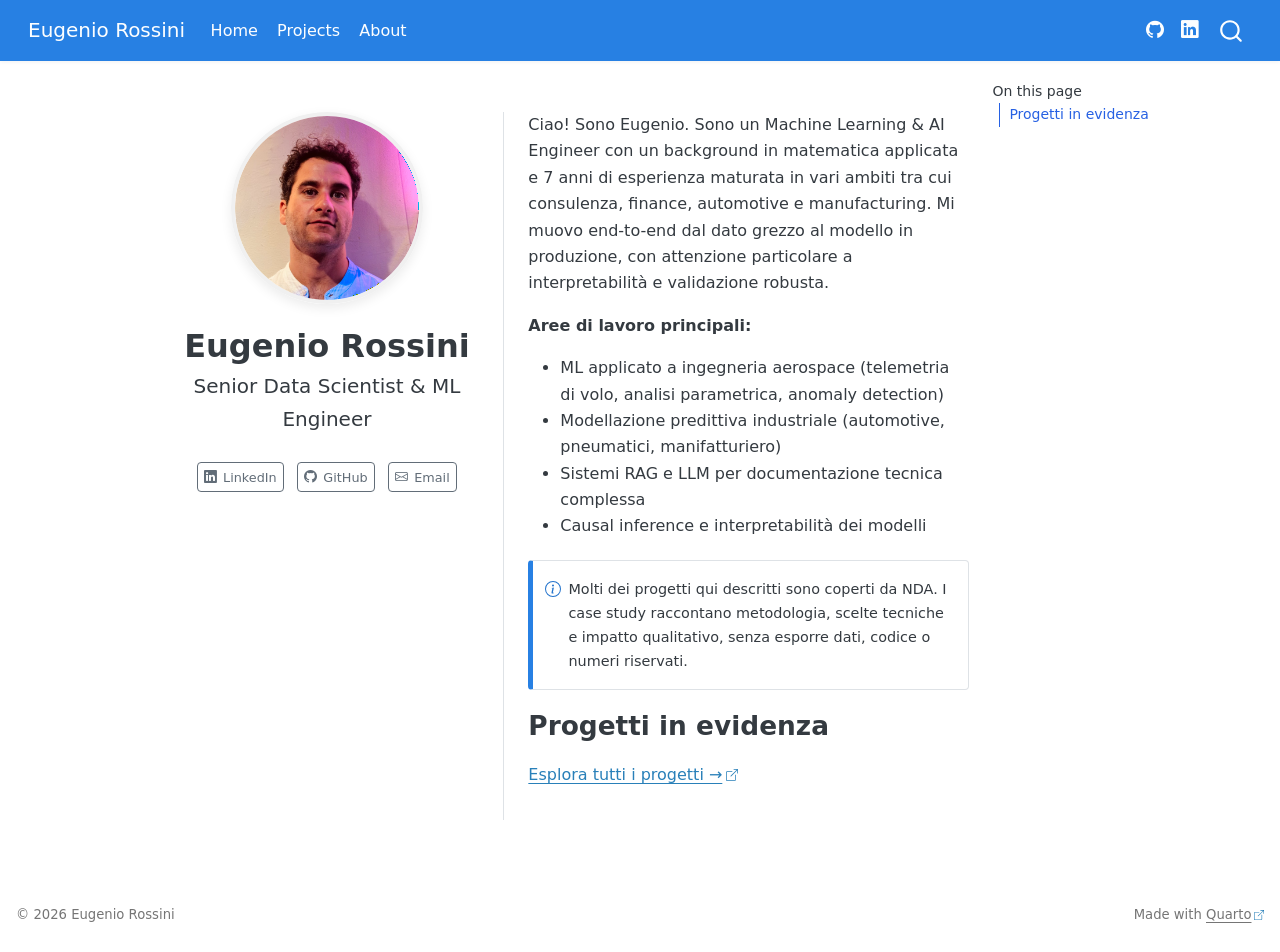
==== index.html @ d9282d55 "Built site for gh-pages" ====
<!DOCTYPE html>
<html xmlns="http://www.w3.org/1999/xhtml" lang="en" xml:lang="en"><head>

<meta charset="utf-8">
<meta name="generator" content="quarto-1.9.38">

<meta name="viewport" content="width=device-width, initial-scale=1.0, user-scalable=yes">


<title>Eugenio Rossini</title>
<style>
/* Default styles provided by pandoc.
** See https://pandoc.org/MANUAL.html#variables-for-html for config info.
*/
code{white-space: pre-wrap;}
span.smallcaps{font-variant: small-caps;}
div.columns{display: flex; gap: min(4vw, 1.5em);}
div.column{flex: auto; overflow-x: auto;}
div.hanging-indent{margin-left: 1.5em; text-indent: -1.5em;}
ul.task-list{list-style: none;}
ul.task-list li input[type="checkbox"] {
  width: 0.8em;
  margin: 0 0.8em 0.2em -1em; /* quarto-specific, see https://github.com/quarto-dev/quarto-cli/issues/4556 */ 
  vertical-align: middle;
}
</style>


<script src="site_libs/quarto-nav/quarto-nav.js"></script>
<script src="site_libs/quarto-nav/headroom.min.js"></script>
<script src="site_libs/clipboard/clipboard.min.js"></script>
<script src="site_libs/quarto-search/autocomplete.umd.js"></script>
<script src="site_libs/quarto-search/fuse.min.js"></script>
<script src="site_libs/quarto-search/quarto-search.js"></script>
<meta name="quarto:offset" content="./">
<link href="./assets/images/favicon.svg" rel="icon" type="image/svg+xml">
<script src="site_libs/quarto-html/quarto.js" type="module"></script>
<script src="site_libs/quarto-html/tabsets/tabsets.js" type="module"></script>
<script src="site_libs/quarto-html/popper.min.js"></script>
<script src="site_libs/quarto-html/tippy.umd.min.js"></script>
<link href="site_libs/quarto-html/tippy.css" rel="stylesheet">
<link href="site_libs/quarto-html/quarto-syntax-highlighting-de63f62b328812d8e578a4d74e282472.css" rel="stylesheet" id="quarto-text-highlighting-styles">
<script src="site_libs/bootstrap/bootstrap.min.js"></script>
<link href="site_libs/bootstrap/bootstrap-icons.css" rel="stylesheet">
<link href="site_libs/bootstrap/bootstrap-1c8c31b602f57241d33c6cb1acaee0f1.min.css" rel="stylesheet" append-hash="true" id="quarto-bootstrap" data-mode="light">
<script id="quarto-search-options" type="application/json">{
  "location": "navbar",
  "copy-button": false,
  "collapse-after": 3,
  "panel-placement": "end",
  "type": "overlay",
  "limit": 50,
  "keyboard-shortcut": [
    "f",
    "/",
    "s"
  ],
  "show-item-context": false,
  "language": {
    "search-no-results-text": "No results",
    "search-matching-documents-text": "matching documents",
    "search-copy-link-title": "Copy link to search",
    "search-hide-matches-text": "Hide additional matches",
    "search-more-match-text": "more match in this document",
    "search-more-matches-text": "more matches in this document",
    "search-clear-button-title": "Clear",
    "search-text-placeholder": "",
    "search-detached-cancel-button-title": "Cancel",
    "search-submit-button-title": "Submit",
    "search-label": "Search"
  }
}</script>


<link rel="stylesheet" href="styles.css">
</head>

<body class="nav-fixed quarto-light">

<div id="quarto-search-results"></div>
  <header id="quarto-header" class="headroom fixed-top">
    <nav class="navbar navbar-expand-lg " data-bs-theme="dark">
      <div class="navbar-container container-fluid">
      <div class="navbar-brand-container mx-auto">
    <a class="navbar-brand" href="./index.html">
    <span class="navbar-title">Eugenio Rossini</span>
    </a>
  </div>
            <div id="quarto-search" class="" title="Search"></div>
          <button class="navbar-toggler" type="button" data-bs-toggle="collapse" data-bs-target="#navbarCollapse" aria-controls="navbarCollapse" role="menu" aria-expanded="false" aria-label="Toggle navigation" onclick="if (window.quartoToggleHeadroom) { window.quartoToggleHeadroom(); }">
  <span class="navbar-toggler-icon"></span>
</button>
          <div class="collapse navbar-collapse" id="navbarCollapse">
            <ul class="navbar-nav navbar-nav-scroll me-auto">
  <li class="nav-item">
    <a class="nav-link active" href="./index.html" aria-current="page"> 
<span class="menu-text">Home</span></a>
  </li>  
  <li class="nav-item">
    <a class="nav-link" href="./projects/index.html"> 
<span class="menu-text">Projects</span></a>
  </li>  
  <li class="nav-item">
    <a class="nav-link" href="./about.html"> 
<span class="menu-text">About</span></a>
  </li>  
</ul>
            <ul class="navbar-nav navbar-nav-scroll ms-auto">
  <li class="nav-item compact">
    <a class="nav-link" href="https://github.com/EugenioRss" target="_blank"> <i class="bi bi-github" role="img" aria-label="GitHub">
</i> 
<span class="menu-text"></span></a>
  </li>  
  <li class="nav-item compact">
    <a class="nav-link" href="https://www.linkedin.com/in/eugenio-rossini/" target="_blank"> <i class="bi bi-linkedin" role="img" aria-label="LinkedIn">
</i> 
<span class="menu-text"></span></a>
  </li>  
</ul>
          </div> <!-- /navcollapse -->
            <div class="quarto-navbar-tools">
</div>
      </div> <!-- /container-fluid -->
    </nav>
</header>
<!-- content -->
<div id="quarto-content" class="quarto-container page-columns page-rows-contents page-layout-article page-navbar">
<!-- sidebar -->
<!-- margin-sidebar -->
    <div id="quarto-margin-sidebar" class="sidebar margin-sidebar">
        <nav id="TOC" role="doc-toc" class="toc-active">
    <h2 id="toc-title">On this page</h2>
  <ul>
  <li><a href="#progetti-in-evidenza" id="toc-progetti-in-evidenza" class="nav-link active" data-scroll-target="#progetti-in-evidenza">Progetti in evidenza</a></li>
  </ul>
</nav>
    </div>
<!-- main -->
<div class="quarto-about-trestles">
  <div class="about-entity">
    <img src="assets/images/profile.png" class="about-image
  round " style="height: 12em; width: 12em;">
<header id="title-block-header" class="quarto-title-block default">
<div class="quarto-title">
<h1 class="title">Eugenio Rossini</h1>
<p class="subtitle lead">Senior Data Scientist &amp; ML Engineer</p>
</div>
<div class="quarto-title-meta">
  </div>
</header>
    <div class="about-links">
  <a href="https://www.linkedin.com/in/eugenio-rossini/" class="about-link" rel="" target="">
    <i class="bi bi-linkedin"></i>
     <span class="about-link-text">LinkedIn</span>
  </a>
  <a href="https://github.com/EugenioRss" class="about-link" rel="" target="">
    <i class="bi bi-github"></i>
     <span class="about-link-text">GitHub</span>
  </a>
  <a href="mailto:eu.rossini@gmail.com" class="about-link" rel="" target="">
    <i class="bi bi-envelope"></i>
     <span class="about-link-text">Email</span>
  </a>
</div>
  </div>
  <div class="about-contents"><main class="content" id="quarto-document-content">

<p>Ciao! Sono Eugenio. Sono un Machine Learning &amp; AI Engineer con un background in matematica applicata e 7 anni di esperienza maturata in vari ambiti tra cui consulenza, finance, automotive e manufacturing. Mi muovo end-to-end dal dato grezzo al modello in produzione, con attenzione particolare a interpretabilità e validazione robusta.</p>
<p><strong>Aree di lavoro principali:</strong></p>
<ul>
<li>ML applicato a ingegneria aerospace (telemetria di volo, analisi parametrica, anomaly detection)</li>
<li>Modellazione predittiva industriale (automotive, pneumatici, manifatturiero)</li>
<li>Sistemi RAG e LLM per documentazione tecnica complessa</li>
<li>Causal inference e interpretabilità dei modelli</li>
</ul>
<div class="callout callout-style-simple callout-note">
<div class="callout-body d-flex">
<div class="callout-icon-container">
<i class="callout-icon"></i>
</div>
<div class="callout-body-container">
<p>Molti dei progetti qui descritti sono coperti da NDA. I case study raccontano metodologia, scelte tecniche e impatto qualitativo, senza esporre dati, codice o numeri riservati.</p>
</div>
</div>
</div>
<section id="progetti-in-evidenza" class="level2">
<h2 data-anchor-id="progetti-in-evidenza">Progetti in evidenza</h2>
<p><a href="./projects/index.html">Esplora tutti i progetti →</a></p>


</section>
</main></div>
</div>
 <!-- /main -->
<script id="quarto-html-after-body" type="application/javascript">
  window.document.addEventListener("DOMContentLoaded", function (event) {
    const isCodeAnnotation = (el) => {
      for (const clz of el.classList) {
        if (clz.startsWith('code-annotation-')) {                     
          return true;
        }
      }
      return false;
    }
    const onCopySuccess = function(e) {
      // button target
      const button = e.trigger;
      // don't keep focus
      button.blur();
      // flash "checked"
      button.classList.add('code-copy-button-checked');
      var currentTitle = button.getAttribute("title");
      button.setAttribute("title", "Copied!");
      let tooltip;
      if (window.bootstrap) {
        button.setAttribute("data-bs-toggle", "tooltip");
        button.setAttribute("data-bs-placement", "left");
        button.setAttribute("data-bs-title", "Copied!");
        tooltip = new bootstrap.Tooltip(button, 
          { trigger: "manual", 
            customClass: "code-copy-button-tooltip",
            offset: [0, -8]});
        tooltip.show();    
      }
      setTimeout(function() {
        if (tooltip) {
          tooltip.hide();
          button.removeAttribute("data-bs-title");
          button.removeAttribute("data-bs-toggle");
          button.removeAttribute("data-bs-placement");
        }
        button.setAttribute("title", currentTitle);
        button.classList.remove('code-copy-button-checked');
      }, 1000);
      // clear code selection
      e.clearSelection();
    }
    const getTextToCopy = function(trigger) {
      const outerScaffold = trigger.parentElement.cloneNode(true);
      const codeEl = outerScaffold.querySelector('code');
      for (const childEl of codeEl.children) {
        if (isCodeAnnotation(childEl)) {
          childEl.remove();
        }
      }
      return codeEl.innerText;
    }
    const clipboard = new window.ClipboardJS('.code-copy-button:not([data-in-quarto-modal])', {
      text: getTextToCopy
    });
    clipboard.on('success', onCopySuccess);
    if (window.document.getElementById('quarto-embedded-source-code-modal')) {
      const clipboardModal = new window.ClipboardJS('.code-copy-button[data-in-quarto-modal]', {
        text: getTextToCopy,
        container: window.document.getElementById('quarto-embedded-source-code-modal')
      });
      clipboardModal.on('success', onCopySuccess);
    }
      var localhostRegex = new RegExp(/^(?:http|https):\/\/localhost\:?[0-9]*\//);
      var mailtoRegex = new RegExp(/^mailto:/);
        var filterRegex = new RegExp("https:\/\/EugenioRss\.github\.io\/portfolio");
      var isInternal = (href) => {
          return filterRegex.test(href) || localhostRegex.test(href) || mailtoRegex.test(href);
      }
      // Inspect non-navigation links and adorn them if external
     var links = window.document.querySelectorAll('a[href]:not(.nav-link):not(.navbar-brand):not(.toc-action):not(.sidebar-link):not(.sidebar-item-toggle):not(.pagination-link):not(.no-external):not([aria-hidden]):not(.dropdown-item):not(.quarto-navigation-tool):not(.about-link)');
      for (var i=0; i<links.length; i++) {
        const link = links[i];
        if (!isInternal(link.href)) {
          // undo the damage that might have been done by quarto-nav.js in the case of
          // links that we want to consider external
          if (link.dataset.originalHref !== undefined) {
            link.href = link.dataset.originalHref;
          }
            // target, if specified
            link.setAttribute("target", "_blank");
            if (link.getAttribute("rel") === null) {
              link.setAttribute("rel", "noopener");
            }
            // default icon
            link.classList.add("external");
        }
      }
    function tippyHover(el, contentFn, onTriggerFn, onUntriggerFn) {
      const config = {
        allowHTML: true,
        maxWidth: 500,
        delay: 100,
        arrow: false,
        appendTo: function(el) {
            return el.parentElement;
        },
        interactive: true,
        interactiveBorder: 10,
        theme: 'quarto',
        placement: 'bottom-start',
      };
      if (contentFn) {
        config.content = contentFn;
      }
      if (onTriggerFn) {
        config.onTrigger = onTriggerFn;
      }
      if (onUntriggerFn) {
        config.onUntrigger = onUntriggerFn;
      }
      window.tippy(el, config); 
    }
    const noterefs = window.document.querySelectorAll('a[role="doc-noteref"]');
    for (var i=0; i<noterefs.length; i++) {
      const ref = noterefs[i];
      tippyHover(ref, function() {
        // use id or data attribute instead here
        let href = ref.getAttribute('data-footnote-href') || ref.getAttribute('href');
        try { href = new URL(href).hash; } catch {}
        const id = href.replace(/^#\/?/, "");
        const note = window.document.getElementById(id);
        if (note) {
          return note.innerHTML;
        } else {
          return "";
        }
      });
    }
    const xrefs = window.document.querySelectorAll('a.quarto-xref');
    const processXRef = (id, note) => {
      // Strip column container classes
      const stripColumnClz = (el) => {
        el.classList.remove("page-full", "page-columns");
        if (el.children) {
          for (const child of el.children) {
            stripColumnClz(child);
          }
        }
      }
      stripColumnClz(note)
      if (id === null || id.startsWith('sec-')) {
        // Special case sections, only their first couple elements
        const container = document.createElement("div");
        if (note.children && note.children.length > 2) {
          container.appendChild(note.children[0].cloneNode(true));
          for (let i = 1; i < note.children.length; i++) {
            const child = note.children[i];
            if (child.tagName === "P" && child.innerText === "") {
              continue;
            } else {
              container.appendChild(child.cloneNode(true));
              break;
            }
          }
          if (window.Quarto?.typesetMath) {
            window.Quarto.typesetMath(container);
          }
          return container.innerHTML
        } else {
          if (window.Quarto?.typesetMath) {
            window.Quarto.typesetMath(note);
          }
          return note.innerHTML;
        }
      } else {
        // Remove any anchor links if they are present
        const anchorLink = note.querySelector('a.anchorjs-link');
        if (anchorLink) {
          anchorLink.remove();
        }
        if (window.Quarto?.typesetMath) {
          window.Quarto.typesetMath(note);
        }
        if (note.classList.contains("callout")) {
          return note.outerHTML;
        } else {
          return note.innerHTML;
        }
      }
    }
    for (var i=0; i<xrefs.length; i++) {
      const xref = xrefs[i];
      tippyHover(xref, undefined, function(instance) {
        instance.disable();
        let url = xref.getAttribute('href');
        let hash = undefined; 
        if (url.startsWith('#')) {
          hash = url;
        } else {
          try { hash = new URL(url).hash; } catch {}
        }
        if (hash) {
          const id = hash.replace(/^#\/?/, "");
          const note = window.document.getElementById(id);
          if (note !== null) {
            try {
              const html = processXRef(id, note.cloneNode(true));
              instance.setContent(html);
            } finally {
              instance.enable();
              instance.show();
            }
          } else {
            // See if we can fetch this
            fetch(url.split('#')[0])
            .then(res => res.text())
            .then(html => {
              const parser = new DOMParser();
              const htmlDoc = parser.parseFromString(html, "text/html");
              const note = htmlDoc.getElementById(id);
              if (note !== null) {
                const html = processXRef(id, note);
                instance.setContent(html);
              } 
            }).finally(() => {
              instance.enable();
              instance.show();
            });
          }
        } else {
          // See if we can fetch a full url (with no hash to target)
          // This is a special case and we should probably do some content thinning / targeting
          fetch(url)
          .then(res => res.text())
          .then(html => {
            const parser = new DOMParser();
            const htmlDoc = parser.parseFromString(html, "text/html");
            const note = htmlDoc.querySelector('main.content');
            if (note !== null) {
              // This should only happen for chapter cross references
              // (since there is no id in the URL)
              // remove the first header
              if (note.children.length > 0 && note.children[0].tagName === "HEADER") {
                note.children[0].remove();
              }
              const html = processXRef(null, note);
              instance.setContent(html);
            } 
          }).finally(() => {
            instance.enable();
            instance.show();
          });
        }
      }, function(instance) {
      });
    }
        let selectedAnnoteEl;
        const selectorForAnnotation = ( cell, annotation) => {
          let cellAttr = 'data-code-cell="' + cell + '"';
          let lineAttr = 'data-code-annotation="' +  annotation + '"';
          const selector = 'span[' + cellAttr + '][' + lineAttr + ']';
          return selector;
        }
        const selectCodeLines = (annoteEl) => {
          const doc = window.document;
          const targetCell = annoteEl.getAttribute("data-target-cell");
          const targetAnnotation = annoteEl.getAttribute("data-target-annotation");
          const annoteSpan = window.document.querySelector(selectorForAnnotation(targetCell, targetAnnotation));
          const lines = annoteSpan.getAttribute("data-code-lines").split(",");
          const lineIds = lines.map((line) => {
            return targetCell + "-" + line;
          })
          let top = null;
          let height = null;
          let parent = null;
          if (lineIds.length > 0) {
              //compute the position of the single el (top and bottom and make a div)
              const el = window.document.getElementById(lineIds[0]);
              top = el.offsetTop;
              height = el.offsetHeight;
              parent = el.parentElement.parentElement;
            if (lineIds.length > 1) {
              const lastEl = window.document.getElementById(lineIds[lineIds.length - 1]);
              const bottom = lastEl.offsetTop + lastEl.offsetHeight;
              height = bottom - top;
            }
            if (top !== null && height !== null && parent !== null) {
              // cook up a div (if necessary) and position it 
              let div = window.document.getElementById("code-annotation-line-highlight");
              if (div === null) {
                div = window.document.createElement("div");
                div.setAttribute("id", "code-annotation-line-highlight");
                div.style.position = 'absolute';
                parent.appendChild(div);
              }
              div.style.top = top - 2 + "px";
              div.style.height = height + 4 + "px";
              div.style.left = 0;
              let gutterDiv = window.document.getElementById("code-annotation-line-highlight-gutter");
              if (gutterDiv === null) {
                gutterDiv = window.document.createElement("div");
                gutterDiv.setAttribute("id", "code-annotation-line-highlight-gutter");
                gutterDiv.style.position = 'absolute';
                const codeCell = window.document.getElementById(targetCell);
                const gutter = codeCell.querySelector('.code-annotation-gutter');
                gutter.appendChild(gutterDiv);
              }
              gutterDiv.style.top = top - 2 + "px";
              gutterDiv.style.height = height + 4 + "px";
            }
            selectedAnnoteEl = annoteEl;
          }
        };
        const unselectCodeLines = () => {
          const elementsIds = ["code-annotation-line-highlight", "code-annotation-line-highlight-gutter"];
          elementsIds.forEach((elId) => {
            const div = window.document.getElementById(elId);
            if (div) {
              div.remove();
            }
          });
          selectedAnnoteEl = undefined;
        };
          // Handle positioning of the toggle
      window.addEventListener(
        "resize",
        throttle(() => {
          elRect = undefined;
          if (selectedAnnoteEl) {
            selectCodeLines(selectedAnnoteEl);
          }
        }, 10)
      );
      function throttle(fn, ms) {
      let throttle = false;
      let timer;
        return (...args) => {
          if(!throttle) { // first call gets through
              fn.apply(this, args);
              throttle = true;
          } else { // all the others get throttled
              if(timer) clearTimeout(timer); // cancel #2
              timer = setTimeout(() => {
                fn.apply(this, args);
                timer = throttle = false;
              }, ms);
          }
        };
      }
        // Attach click handler to the DT
        const annoteDls = window.document.querySelectorAll('dt[data-target-cell]');
        for (const annoteDlNode of annoteDls) {
          annoteDlNode.addEventListener('click', (event) => {
            const clickedEl = event.target;
            if (clickedEl !== selectedAnnoteEl) {
              unselectCodeLines();
              const activeEl = window.document.querySelector('dt[data-target-cell].code-annotation-active');
              if (activeEl) {
                activeEl.classList.remove('code-annotation-active');
              }
              selectCodeLines(clickedEl);
              clickedEl.classList.add('code-annotation-active');
            } else {
              // Unselect the line
              unselectCodeLines();
              clickedEl.classList.remove('code-annotation-active');
            }
          });
        }
    const findCites = (el) => {
      const parentEl = el.parentElement;
      if (parentEl) {
        const cites = parentEl.dataset.cites;
        if (cites) {
          return {
            el,
            cites: cites.split(' ')
          };
        } else {
          return findCites(el.parentElement)
        }
      } else {
        return undefined;
      }
    };
    var bibliorefs = window.document.querySelectorAll('a[role="doc-biblioref"]');
    for (var i=0; i<bibliorefs.length; i++) {
      const ref = bibliorefs[i];
      const citeInfo = findCites(ref);
      if (citeInfo) {
        tippyHover(citeInfo.el, function() {
          var popup = window.document.createElement('div');
          citeInfo.cites.forEach(function(cite) {
            var citeDiv = window.document.createElement('div');
            citeDiv.classList.add('hanging-indent');
            citeDiv.classList.add('csl-entry');
            var biblioDiv = window.document.getElementById('ref-' + cite);
            if (biblioDiv) {
              citeDiv.innerHTML = biblioDiv.innerHTML;
            }
            popup.appendChild(citeDiv);
          });
          return popup.innerHTML;
        });
      }
    }
  });
  </script>
</div> <!-- /content -->
<footer class="footer">
  <div class="nav-footer">
    <div class="nav-footer-left">
<p>© 2026 Eugenio Rossini</p>
</div>   
    <div class="nav-footer-center">
      &nbsp;
    </div>
    <div class="nav-footer-right">
<p>Made with <a href="https://quarto.org/">Quarto</a></p>
</div>
  </div>
</footer>




</body></html>
---- site_libs/quarto-html/tippy.css ----
.tippy-box[data-animation=fade][data-state=hidden]{opacity:0}[data-tippy-root]{max-width:calc(100vw - 10px)}.tippy-box{position:relative;background-color:#333;color:#fff;border-radius:4px;font-size:14px;line-height:1.4;white-space:normal;outline:0;transition-property:transform,visibility,opacity}.tippy-box[data-placement^=top]>.tippy-arrow{bottom:0}.tippy-box[data-placement^=top]>.tippy-arrow:before{bottom:-7px;left:0;border-width:8px 8px 0;border-top-color:initial;transform-origin:center top}.tippy-box[data-placement^=bottom]>.tippy-arrow{top:0}.tippy-box[data-placement^=bottom]>.tippy-arrow:before{top:-7px;left:0;border-width:0 8px 8px;border-bottom-color:initial;transform-origin:center bottom}.tippy-box[data-placement^=left]>.tippy-arrow{right:0}.tippy-box[data-placement^=left]>.tippy-arrow:before{border-width:8px 0 8px 8px;border-left-color:initial;right:-7px;transform-origin:center left}.tippy-box[data-placement^=right]>.tippy-arrow{left:0}.tippy-box[data-placement^=right]>.tippy-arrow:before{left:-7px;border-width:8px 8px 8px 0;border-right-color:initial;transform-origin:center right}.tippy-box[data-inertia][data-state=visible]{transition-timing-function:cubic-bezier(.54,1.5,.38,1.11)}.tippy-arrow{width:16px;height:16px;color:#333}.tippy-arrow:before{content:"";position:absolute;border-color:transparent;border-style:solid}.tippy-content{position:relative;padding:5px 9px;z-index:1}
---- styles.css ----
/* Custom styling — leggero, professionale */

/* Tipografia */
:root {
  --bs-body-font-family: -apple-system, BlinkMacSystemFont, "Segoe UI", system-ui, sans-serif;
  --bs-body-line-height: 1.65;
}

/* Hero/about layout */
.about-entity img {
  border: 4px solid #f0f0f0;
  box-shadow: 0 4px 12px rgba(0,0,0,0.08);
}

/* Cards dei progetti */
.quarto-listing-default .listing-item-img-placeholder,
.quarto-listing-default .listing-item img {
  border-radius: 8px;
  transition: transform 0.2s ease;
}

.quarto-listing-default .listing-item:hover img {
  transform: translateY(-2px);
}

.quarto-listing-default .listing-title {
  font-weight: 600;
}

.quarto-listing-default .listing-subtitle {
  color: #6c757d;
  font-size: 0.95rem;
}

/* Callout NDA più visibile */
.callout-warning {
  border-left-color: #d97706;
}

/* Code blocks */
pre.sourceCode {
  border-radius: 6px;
  font-size: 0.85rem;
}

/* Navbar */
.navbar {
  box-shadow: 0 1px 4px rgba(0,0,0,0.06);
}

/* Sezioni titoli */
h2 {
  margin-top: 2.5rem;
  padding-bottom: 0.3rem;
  border-bottom: 1px solid #eaecef;
}

h3 {
  margin-top: 1.8rem;
}
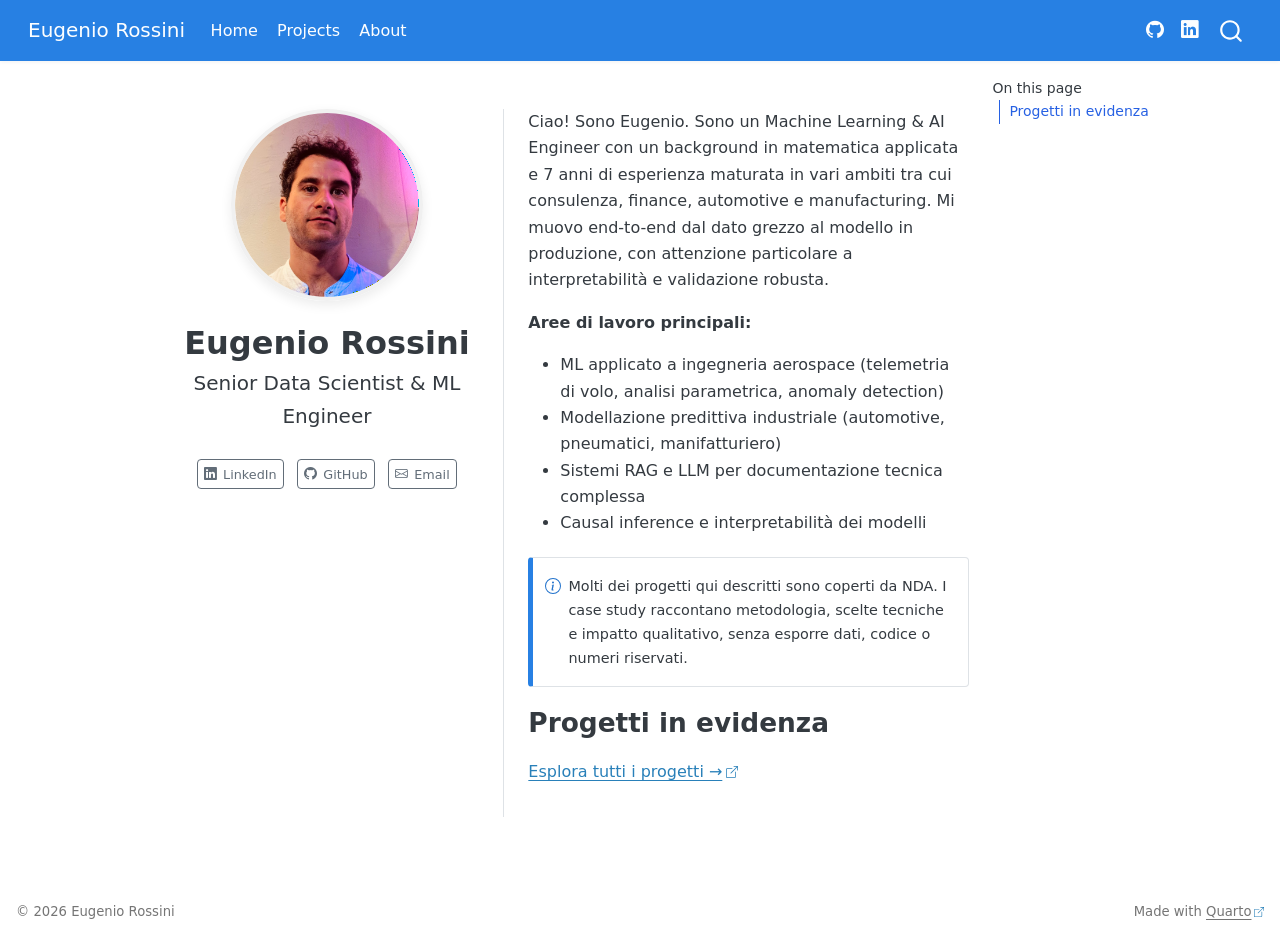
==== commit a3b61526: "Built site for gh-pages" ====
--- a/index.html
+++ b/index.html
@@ -2,7 +2,7 @@
 <html xmlns="http://www.w3.org/1999/xhtml" lang="en" xml:lang="en"><head>
 
 <meta charset="utf-8">
-<meta name="generator" content="quarto-1.9.38">
+<meta name="generator" content="quarto-1.10.18">
 
 <meta name="viewport" content="width=device-width, initial-scale=1.0, user-scalable=yes">
 
@@ -12,10 +12,13 @@
 /* Default styles provided by pandoc.
 ** See https://pandoc.org/MANUAL.html#variables-for-html for config info.
 */
-code{white-space: pre-wrap;}
 span.smallcaps{font-variant: small-caps;}
-div.columns{display: flex; gap: min(4vw, 1.5em);}
-div.column{flex: auto; overflow-x: auto;}
+div.columns{display: flex; gap: 1.5em;}
+div.column{flex: auto;}
+@media screen {
+div.columns{gap: min(4vw, 1.5em);}
+div.column{overflow-x: auto;}
+}
 div.hanging-indent{margin-left: 1.5em; text-indent: -1.5em;}
 ul.task-list{list-style: none;}
 ul.task-list li input[type="checkbox"] {
@@ -39,10 +42,10 @@
 <script src="site_libs/quarto-html/popper.min.js"></script>
 <script src="site_libs/quarto-html/tippy.umd.min.js"></script>
 <link href="site_libs/quarto-html/tippy.css" rel="stylesheet">
-<link href="site_libs/quarto-html/quarto-syntax-highlighting-de63f62b328812d8e578a4d74e282472.css" rel="stylesheet" id="quarto-text-highlighting-styles">
+<link href="site_libs/quarto-html/quarto-syntax-highlighting-bb62276ab45c84d9efd712f51ff97b5a.css" rel="stylesheet" id="quarto-text-highlighting-styles">
 <script src="site_libs/bootstrap/bootstrap.min.js"></script>
 <link href="site_libs/bootstrap/bootstrap-icons.css" rel="stylesheet">
-<link href="site_libs/bootstrap/bootstrap-1c8c31b602f57241d33c6cb1acaee0f1.min.css" rel="stylesheet" append-hash="true" id="quarto-bootstrap" data-mode="light">
+<link href="site_libs/bootstrap/bootstrap-51586b4416d712c3e8853937a7d06427.min.css" rel="stylesheet" append-hash="true" id="quarto-bootstrap" data-mode="light">
 <script id="quarto-search-options" type="application/json">{
   "location": "navbar",
   "copy-button": false,
@@ -149,11 +152,11 @@
   </div>
 </header>
     <div class="about-links">
-  <a href="https://www.linkedin.com/in/eugenio-rossini/" class="about-link" rel="" target="">
+  <a href="https://www.linkedin.com/in/eugenio-rossini/" class="about-link" rel="" target="_blank">
     <i class="bi bi-linkedin"></i>
      <span class="about-link-text">LinkedIn</span>
   </a>
-  <a href="https://github.com/EugenioRss" class="about-link" rel="" target="">
+  <a href="https://github.com/EugenioRss" class="about-link" rel="" target="_blank">
     <i class="bi bi-github"></i>
      <span class="about-link-text">GitHub</span>
   </a>
--- a/site_libs/quarto-html/quarto-syntax-highlighting-bb62276ab45c84d9efd712f51ff97b5a.css
+++ b/site_libs/quarto-html/quarto-syntax-highlighting-bb62276ab45c84d9efd712f51ff97b5a.css
@@ -0,0 +1,210 @@
+/* quarto syntax highlight colors */
+:root {
+  --quarto-hl-al-color: #ff5555;
+  --quarto-hl-an-color: #6a737d;
+  --quarto-hl-at-color: #d73a49;
+  --quarto-hl-bn-color: #005cc5;
+  --quarto-hl-bu-color: #d73a49;
+  --quarto-hl-ch-color: #032f62;
+  --quarto-hl-co-color: #6a737d;
+  --quarto-hl-cv-color: #6a737d;
+  --quarto-hl-cn-color: #005cc5;
+  --quarto-hl-cf-color: #d73a49;
+  --quarto-hl-dt-color: #d73a49;
+  --quarto-hl-dv-color: #005cc5;
+  --quarto-hl-do-color: #6a737d;
+  --quarto-hl-er-color: #ff5555;
+  --quarto-hl-ex-color: #d73a49;
+  --quarto-hl-fl-color: #005cc5;
+  --quarto-hl-fu-color: #6f42c1;
+  --quarto-hl-im-color: #032f62;
+  --quarto-hl-in-color: #6a737d;
+  --quarto-hl-kw-color: #d73a49;
+  --quarto-hl-op-color: #24292e;
+  --quarto-hl-pp-color: #d73a49;
+  --quarto-hl-re-color: #6a737d;
+  --quarto-hl-sc-color: #005cc5;
+  --quarto-hl-ss-color: #032f62;
+  --quarto-hl-st-color: #032f62;
+  --quarto-hl-va-color: #e36209;
+  --quarto-hl-vs-color: #032f62;
+  --quarto-hl-wa-color: #ff5555;
+}
+
+/* other quarto variables */
+:root {
+  --quarto-font-monospace: SFMono-Regular, Menlo, Monaco, Consolas, "Liberation Mono", "Courier New", monospace;
+}
+
+/* syntax highlight based on Pandoc's rules */
+pre > code.sourceCode > span {
+  color: #24292e;
+}
+
+code.sourceCode > span {
+  color: #24292e;
+}
+
+div.sourceCode,
+div.sourceCode pre.sourceCode {
+  color: #24292e;
+}
+
+/* Normal */
+code span {
+  color: #24292e;
+}
+
+/* Alert */
+code span.al {
+  font-weight: bold;
+  color: #ff5555;
+}
+
+/* Annotation */
+code span.an {
+  color: #6a737d;
+}
+
+/* Attribute */
+code span.at {
+  color: #d73a49;
+}
+
+/* BaseN */
+code span.bn {
+  color: #005cc5;
+}
+
+/* BuiltIn */
+code span.bu {
+  color: #d73a49;
+}
+
+/* ControlFlow */
+code span.cf {
+  color: #d73a49;
+}
+
+/* Char */
+code span.ch {
+  color: #032f62;
+}
+
+/* Constant */
+code span.cn {
+  color: #005cc5;
+}
+
+/* Comment */
+code span.co {
+  color: #6a737d;
+}
+
+/* CommentVar */
+code span.cv {
+  color: #6a737d;
+}
+
+/* Documentation */
+code span.do {
+  color: #6a737d;
+}
+
+/* DataType */
+code span.dt {
+  color: #d73a49;
+}
+
+/* DecVal */
+code span.dv {
+  color: #005cc5;
+}
+
+/* Error */
+code span.er {
+  color: #ff5555;
+  text-decoration: underline;
+}
+
+/* Extension */
+code span.ex {
+  font-weight: bold;
+  color: #d73a49;
+}
+
+/* Float */
+code span.fl {
+  color: #005cc5;
+}
+
+/* Function */
+code span.fu {
+  color: #6f42c1;
+}
+
+/* Import */
+code span.im {
+  color: #032f62;
+}
+
+/* Information */
+code span.in {
+  color: #6a737d;
+}
+
+/* Keyword */
+code span.kw {
+  color: #d73a49;
+}
+
+/* Operator */
+code span.op {
+  color: #24292e;
+}
+
+/* Preprocessor */
+code span.pp {
+  color: #d73a49;
+}
+
+/* RegionMarker */
+code span.re {
+  color: #6a737d;
+}
+
+/* SpecialChar */
+code span.sc {
+  color: #005cc5;
+}
+
+/* SpecialString */
+code span.ss {
+  color: #032f62;
+}
+
+/* String */
+code span.st {
+  color: #032f62;
+}
+
+/* Variable */
+code span.va {
+  color: #e36209;
+}
+
+/* VerbatimString */
+code span.vs {
+  color: #032f62;
+}
+
+/* Warning */
+code span.wa {
+  color: #ff5555;
+}
+
+.prevent-inlining {
+  content: "</";
+}
+
+/*# sourceMappingURL=9fff47f1860eaa1c7b80d8cbc12525ed.css.map */
